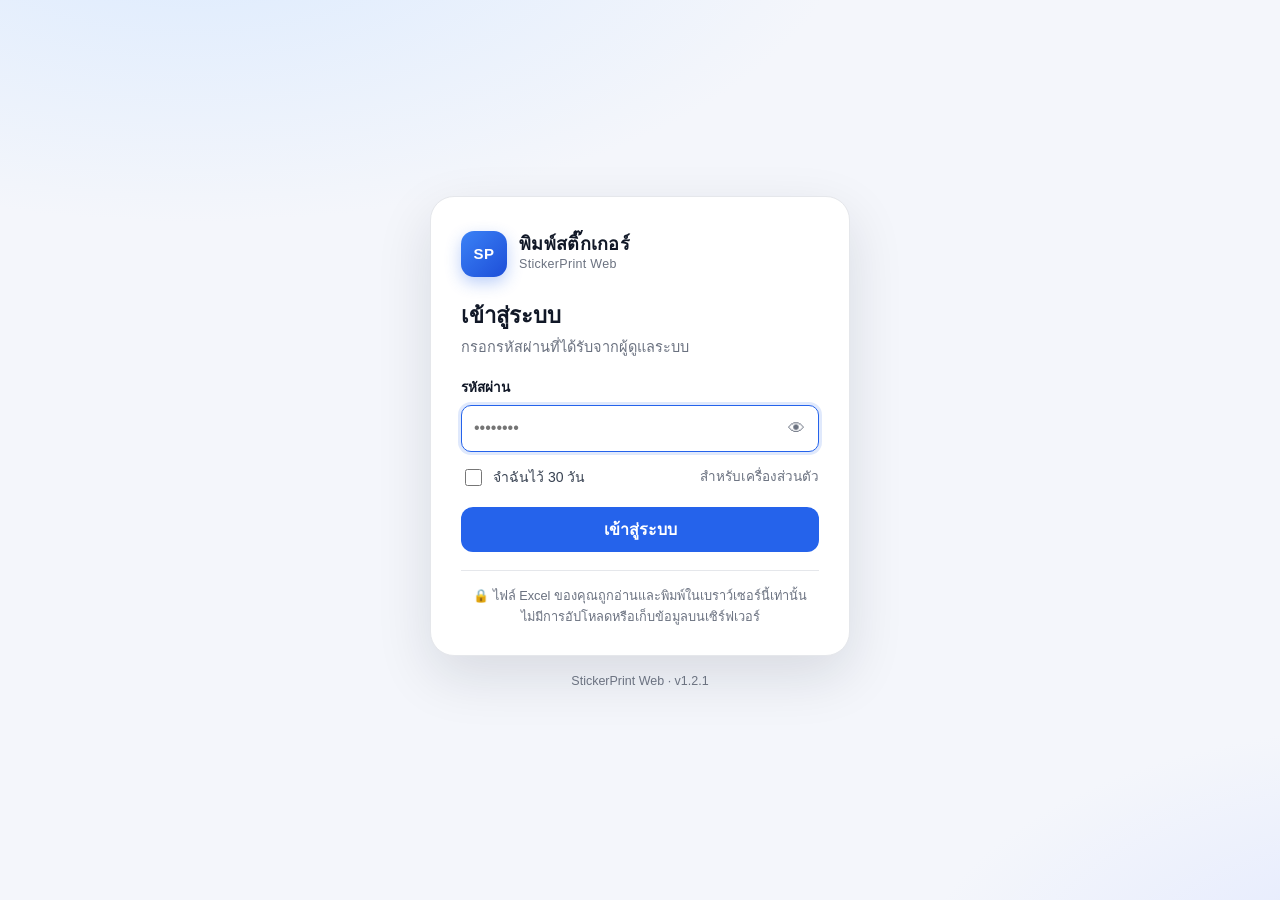
==== web-app/login.html @ 82df8570 "Add web sticker printing app (A4 2x5 film/vision templates) - v1.2.1" ====
<!DOCTYPE html>
<html lang="th">
<head>
<meta charset="UTF-8">
<meta name="viewport" content="width=device-width, initial-scale=1">
<meta name="robots" content="noindex,nofollow">
<meta name="theme-color" content="#2563eb">
<title>เข้าสู่ระบบ — พิมพ์สติ๊กเกอร์</title>
<link rel="icon" href="data:image/svg+xml,%3Csvg xmlns='http://www.w3.org/2000/svg' viewBox='0 0 64 64'%3E%3Crect width='64' height='64' rx='14' fill='%232563eb'/%3E%3Ctext x='32' y='44' font-family='Tahoma,Arial,sans-serif' font-size='26' font-weight='bold' fill='%23fff' text-anchor='middle'%3ESP%3C/text%3E%3C/svg%3E">
<link rel="stylesheet" href="css/app.css">
<script src="js/config.js"></script>
<script src="js/sha256.js"></script>
<script src="js/auth.js"></script>
</head>
<body class="auth-body">

<div class="auth-shell">
  <div class="auth-card" id="authCard">
    <div class="auth-brand">
      <span class="logo">SP</span>
      <span><b>พิมพ์สติ๊กเกอร์</b><span>StickerPrint Web</span></span>
    </div>

    <h1>เข้าสู่ระบบ</h1>
    <p class="sub">กรอกรหัสผ่านที่ได้รับจากผู้ดูแลระบบ</p>

    <form id="loginForm" novalidate>
      <div class="auth-field">
        <label for="password">รหัสผ่าน</label>
        <div class="password-wrap">
          <input id="password" class="inp" type="password" autocomplete="current-password"
                 placeholder="••••••••" required autofocus>
          <button id="btnEye" class="btn-eye" type="button" aria-label="แสดงรหัสผ่าน" title="แสดง/ซ่อนรหัสผ่าน">👁</button>
        </div>
      </div>

      <div id="authError" class="auth-error hidden" role="alert"></div>

      <div class="auth-row">
        <label><input id="remember" type="checkbox"> จำฉันไว้ 30 วัน</label>
        <span class="muted small">สำหรับเครื่องส่วนตัว</span>
      </div>

      <button id="btnLogin" class="btn btn-primary auth-submit" type="submit">เข้าสู่ระบบ</button>
    </form>

    <p class="auth-note">
      🔒 ไฟล์ Excel ของคุณถูกอ่านและพิมพ์ในเบราว์เซอร์นี้เท่านั้น<br>
      ไม่มีการอัปโหลดหรือเก็บข้อมูลบนเซิร์ฟเวอร์
    </p>
  </div>

  <p class="auth-footer">StickerPrint Web · v<span id="appVersion">1.2.1</span></p>
</div>

<script>
(function () {
  "use strict";
  var cfg = window.APP_CONFIG || {};
  document.getElementById("appVersion").textContent = cfg.version || "1.2.1";

  if (window.Auth && window.Auth.isAuthed()) {
    location.replace("app.html");
    return;
  }

  var form = document.getElementById("loginForm");
  var input = document.getElementById("password");
  var error = document.getElementById("authError");
  var card = document.getElementById("authCard");
  var btn = document.getElementById("btnLogin");
  var remember = document.getElementById("remember");

  document.getElementById("btnEye").addEventListener("click", function () {
    var showing = input.type === "text";
    input.type = showing ? "password" : "text";
    this.textContent = showing ? "👁" : "🙈";
    this.setAttribute("aria-label", showing ? "แสดงรหัสผ่าน" : "ซ่อนรหัสผ่าน");
    input.focus();
  });

  form.addEventListener("submit", function (e) {
    e.preventDefault();
    error.classList.add("hidden");

    var password = input.value;
    if (!password) {
      showError("กรุณากรอกรหัสผ่าน");
      return;
    }

    btn.disabled = true;
    btn.textContent = "กำลังตรวจสอบ…";

    var result = window.Auth.login(password, remember.checked);
    if (!result.ok) {
      btn.disabled = false;
      btn.textContent = "เข้าสู่ระบบ";
      showError(result.message || "รหัสผ่านไม่ถูกต้อง");
      input.select();
      return;
    }

    location.replace("app.html");
  });

  function showError(message) {
    error.textContent = message;
    error.classList.remove("hidden");
    card.classList.remove("shake");
    void card.offsetWidth;
    card.classList.add("shake");
  }

  input.focus();
})();
</script>
</body>
</html>
---- web-app/css/app.css ----
/* =========================================================
   StickerPrint Web — สไตล์หลัก
   ========================================================= */
:root{
  --bg:#f4f6fb;
  --card:#ffffff;
  --ink:#111827;
  --body:#374151;
  --muted:#6b7280;
  --accent:#2563eb;
  --accent-d:#1d4ed8;
  --accent-soft:#eff6ff;
  --line:#e5e7eb;
  --ok:#059669;
  --ok-soft:#ecfdf5;
  --warn:#b45309;
  --warn-soft:#fffbeb;
  --danger:#dc2626;
  --danger-soft:#fef2f2;
  --shadow:0 10px 30px rgba(15,23,42,.08);
}
*{box-sizing:border-box}
html,body{margin:0;padding:0}
body{
  background:var(--bg);
  color:var(--body);
  font-family:'Leelawadee UI','Segoe UI',Tahoma,'Noto Sans Thai',sans-serif;
  font-size:16px;
  line-height:1.55;
  min-height:100vh;
  display:flex;
  flex-direction:column;
}
button,input,select,textarea{font:inherit}
button{cursor:pointer}
img{max-width:100%}
.hidden{display:none !important}

/* ---------- buttons ---------- */
.btn{
  display:inline-flex; align-items:center; justify-content:center; gap:8px;
  border:none; border-radius:11px; padding:11px 18px;
  font-weight:700; font-size:15.5px; line-height:1.2;
  transition:background .15s, border-color .15s, color .15s, transform .05s;
  white-space:nowrap;
}
.btn:active{transform:translateY(1px)}
.btn:disabled{opacity:.45; cursor:not-allowed}
.btn-primary{background:var(--accent); color:#fff}
.btn-primary:hover:not(:disabled){background:var(--accent-d)}
.btn-outline{background:#fff; color:var(--ink); border:1px solid #cbd5e1}
.btn-outline:hover:not(:disabled){background:#f8fafc}
.btn-ghost{background:transparent; color:var(--muted)}
.btn-ghost:hover:not(:disabled){background:#f1f5f9; color:var(--ink)}
.btn-sm{padding:8px 12px; font-size:14px; border-radius:9px}
.link-btn{background:none; border:none; color:var(--accent); font-weight:700; padding:0; font-size:14.5px}
.link-btn:hover{text-decoration:underline}

/* ---------- topbar ---------- */
.topbar{
  position:sticky; top:0; z-index:40;
  background:rgba(255,255,255,.96);
  backdrop-filter:blur(10px);
  border-bottom:1px solid var(--line);
  padding:12px 26px;
  display:flex; align-items:center; gap:24px; flex-wrap:wrap;
}
.brand{display:flex; align-items:center; gap:11px; margin-right:auto; color:var(--ink)}
.brand .logo{
  width:38px; height:38px; border-radius:11px;
  background:linear-gradient(135deg,#3b82f6,#1d4ed8);
  color:#fff; font-size:13px; font-weight:800; letter-spacing:.5px;
  display:flex; align-items:center; justify-content:center;
  box-shadow:0 4px 12px rgba(37,99,235,.28);
}
.brand-text{display:flex; flex-direction:column; line-height:1.15}
.brand-text b{font-size:16px}
.brand-text small{color:var(--muted); font-size:11.5px; letter-spacing:.4px}
.stepper{display:flex; align-items:center; gap:8px}
.st{
  display:flex; align-items:center; gap:8px;
  background:none; border:none; padding:6px 4px;
  color:var(--muted); font-weight:700; border-radius:9px;
}
.st:disabled{opacity:.5; cursor:not-allowed}
.st .c{
  width:30px; height:30px; border-radius:50%;
  border:2px solid #cbd5e1; display:flex; align-items:center; justify-content:center;
  font-size:14px; font-weight:800; color:var(--muted); flex:none;
  transition:.15s;
}
.st.is-on{color:var(--ink)}
.st.is-on .c{border-color:var(--accent); background:var(--accent); color:#fff}
.st.is-done .c{border-color:var(--ok); background:var(--ok); color:#fff}
.bar{width:30px; height:2px; background:#cbd5e1; border-radius:2px}
.topbar-actions{display:flex; gap:4px}

/* ---------- layout ---------- */
.app-main{
  width:100%; max-width:1180px;
  margin:0 auto;
  padding:26px 20px 130px;
  flex:1;
}
.page-head{margin:0 0 22px}
.page-head h1{font-size:25px; line-height:1.3; color:var(--ink); margin:0 0 4px}
.page-head p{margin:0; color:var(--muted); font-size:15.5px}
.grid2{display:grid; grid-template-columns:minmax(330px,430px) minmax(0,1fr); gap:20px; align-items:start}
.column{display:flex; flex-direction:column; gap:18px; min-width:0}
.card{
  background:var(--card); border:1px solid var(--line);
  border-radius:16px; padding:20px; min-width:0;
}
.card-title{font-size:16.5px; color:var(--ink); margin:0 0 14px; font-weight:700}
.muted{color:var(--muted); font-weight:400}
.small{font-size:13.5px}
.hint{color:var(--muted); font-size:14px; margin:12px 0 0}
.badge{
  display:inline-flex; align-items:center; gap:5px;
  background:var(--accent-soft); color:var(--accent);
  font-size:12.5px; font-weight:700; padding:4px 10px; border-radius:999px;
  white-space:nowrap;
}

/* ---------- step 1 ---------- */
.dropzone{
  border:2px dashed #93c5fd; border-radius:14px;
  background:var(--accent-soft);
  padding:26px 18px; text-align:center;
  transition:background .15s, border-color .15s;
  outline:none;
}
.dropzone:hover,.dropzone:focus-visible,.dropzone.is-hot{border-color:var(--accent); background:#e0edff}
.drop-icon{font-size:30px; line-height:1; margin-bottom:8px}
.drop-big{font-size:17px; font-weight:800; color:var(--ink); margin-bottom:2px}
.drop-small{font-size:13.5px; color:var(--muted); margin-bottom:14px}
.file-loaded{
  display:flex; align-items:center; gap:13px;
  background:var(--ok-soft); border:1px solid #a7f3d0;
  border-radius:14px; padding:14px 15px;
}
.ok-badge{
  width:38px; height:38px; border-radius:50%; flex:none;
  background:var(--ok); color:#fff; font-weight:800;
  display:flex; align-items:center; justify-content:center;
}
.file-info{flex:1; min-width:0; display:flex; flex-direction:column; line-height:1.35}
.file-info b{color:var(--ink); overflow-wrap:anywhere}
.file-info span{color:var(--muted); font-size:13.5px}
.field-block{margin-top:14px}
.field-block label{display:block; font-size:13.5px; font-weight:700; color:var(--ink); margin-bottom:5px}
.field-row{display:flex; gap:10px; flex-wrap:wrap; align-items:center}
.inp{
  width:100%; border:1px solid #cbd5e1; border-radius:10px;
  padding:10px 12px; background:#fff; color:var(--ink); min-width:0;
  outline:none; transition:border-color .15s, box-shadow .15s;
}
.inp:focus{border-color:var(--accent); box-shadow:0 0 0 3px rgba(37,99,235,.14)}
.field-row .inp.grow{flex:1; min-width:180px}
.field-row select.inp{width:auto; min-width:150px}
.notice{
  border-radius:12px; padding:11px 14px; font-size:14.5px;
  margin-top:14px; line-height:1.5;
}
.notice.warn{background:var(--warn-soft); border:1px solid #fde68a; color:#78350f}
.notice.info{background:var(--accent-soft); border:1px solid #bfdbfe; color:#1e3a8a}
.notice.error{background:var(--danger-soft); border:1px solid #fecaca; color:#991b1b}
.demo-line{margin:12px 0 0; text-align:center}
.count-line{display:flex; justify-content:space-between; align-items:center; gap:12px; margin-top:13px; color:var(--muted); font-size:14px}
.table-card{display:flex; flex-direction:column; min-height:520px}
.table-head{display:flex; align-items:center; justify-content:space-between; gap:12px; margin-bottom:10px}
.table-head .card-title{margin:0}
.table-wrap{flex:1; overflow:auto; max-height:560px; border-radius:10px; border:1px solid #f1f5f9}
table{width:100%; border-collapse:collapse; font-size:14.5px}
thead th{
  position:sticky; top:0; z-index:2;
  background:#f8fafc; color:var(--muted);
  font-size:12.8px; font-weight:700; text-align:left;
  padding:9px 10px; border-bottom:1px solid var(--line); white-space:nowrap;
}
tbody td{padding:8px 10px; border-bottom:1px solid #f1f5f9; color:var(--ink); vertical-align:top}
tbody tr:nth-child(even){background:#fbfcfe}
tbody tr:hover{background:var(--accent-soft)}
.w-no{width:52px}
td.num{color:var(--muted); font-variant-numeric:tabular-nums}
td.id-bad{color:var(--warn); font-weight:700}
td.mono{font-variant-numeric:tabular-nums; white-space:nowrap}
.empty-row td{text-align:center; color:var(--muted); padding:30px 10px}

/* ---------- step 2 ---------- */
.template-list{display:flex; flex-direction:column; gap:10px}
.tpl-card{
  display:flex; gap:12px; align-items:flex-start; text-align:left;
  border:2px solid var(--line); border-radius:13px;
  padding:13px 14px; background:#fff; color:var(--body);
  transition:border-color .15s, background .15s;
}
.tpl-card:hover{border-color:#bfdbfe; background:#fafdff}
.tpl-card.is-sel{border-color:var(--accent); background:var(--accent-soft)}
.tpl-icon{
  width:38px; height:38px; border-radius:10px; flex:none;
  display:flex; align-items:center; justify-content:center;
  background:#e2e8f0; color:var(--ink); font-size:19px;
}
.tpl-card.is-sel .tpl-icon{background:var(--accent); color:#fff}
.tpl-body{flex:1; min-width:0}
.tpl-body b{display:block; color:var(--ink); font-size:15.5px; line-height:1.35}
.tpl-body span{display:block; color:var(--muted); font-size:13.5px; margin-top:1px}
.tpl-badge{
  flex:none; align-self:center; font-size:11.5px; font-weight:700;
  color:var(--ok); background:var(--ok-soft); border-radius:999px; padding:3px 9px;
  white-space:nowrap;
}
.check-grid{display:grid; grid-template-columns:1fr 1fr; gap:9px}
.chk,.chk-inline{
  display:flex; gap:9px; align-items:center;
  border:1px solid var(--line); border-radius:11px;
  padding:10px 11px; cursor:pointer; color:var(--ink); background:#fff;
  font-size:14.5px; user-select:none;
}
.chk input,.chk-inline input{width:18px; height:18px; accent-color:var(--accent); flex:none}
.chk.is-on{border-color:#93c5fd; background:var(--accent-soft)}
.chk:has(input:disabled){opacity:.55; cursor:not-allowed}
.chk-inline{border:none; padding:4px 0; background:transparent}
.check-grid.is-disabled{opacity:.55; pointer-events:none}
.logo-bar{
  display:flex; align-items:center; gap:12px; flex-wrap:wrap;
  margin-top:14px; padding:11px 12px;
  border:1px solid var(--line); border-radius:12px; background:#f8fafc;
}
.logo-thumb{
  width:52px; height:42px; border-radius:8px; background:#fff;
  border:1px solid var(--line); display:flex; align-items:center; justify-content:center;
  padding:4px; flex:none;
}
.logo-thumb img{max-height:100%; object-fit:contain}
.logo-info{flex:1; min-width:150px; display:flex; flex-direction:column; line-height:1.3}
.logo-info b{color:var(--ink); font-size:14.5px}
.logo-info span{color:var(--muted); font-size:13px}
.logo-actions{display:flex; gap:4px; flex-wrap:wrap}
.settings-card summary{
  cursor:pointer; font-weight:800; color:var(--ink); font-size:16px;
  list-style-position:outside;
}
.settings-card[open] summary{margin-bottom:14px}
.settings-grid{
  display:grid; grid-template-columns:1fr 1fr; gap:12px;
}
.settings-grid label{display:flex; flex-direction:column; gap:5px; font-size:13px; font-weight:700; color:var(--ink)}
.settings-grid .chk-inline{flex-direction:row; font-weight:600; font-size:14px}
.preview-card{position:sticky; top:92px}
.preview-stage{
  background:#e8edf5; border-radius:14px; padding:18px;
  display:flex; align-items:center; justify-content:center;
  min-height:360px; overflow:hidden;
}
.preview-stage .page-canvas{
  max-width:100%; height:auto; display:block;
  background:#fff; box-shadow:0 8px 26px rgba(15,23,42,.16);
}
.preview-empty{color:#64748b; font-size:14.5px; text-align:center; padding:40px 10px}
.preview-loading{color:#64748b; font-size:14.5px}
.pager{display:flex; align-items:center; justify-content:center; gap:12px; margin-top:12px; color:var(--muted); font-size:14px}
.pager span{min-width:110px; text-align:center}

/* ---------- step 3 ---------- */
.summary-grid{display:grid; grid-template-columns:repeat(3,1fr); gap:12px; margin-bottom:18px}
.sum-tile{background:var(--accent-soft); border-radius:14px; padding:16px; text-align:center}
.sum-tile b{display:block; font-size:30px; line-height:1.15; color:var(--accent); font-variant-numeric:tabular-nums}
.sum-tile b.sum-mode{font-size:17px; padding-top:7px; line-height:1.3}
.sum-tile span{color:var(--body); font-size:13.5px}
.print-actions{display:grid; grid-template-columns:1fr 1fr; gap:12px}
.action-card{
  display:flex; align-items:center; gap:15px; text-align:left;
  background:#fff; border:2px solid var(--line); border-radius:15px;
  padding:18px; color:var(--ink);
  transition:border-color .15s, box-shadow .15s, background .15s;
}
.action-card:hover:not(:disabled){border-color:#93c5fd; box-shadow:0 6px 18px rgba(37,99,235,.09)}
.action-card.primary{background:var(--accent); border-color:var(--accent); color:#fff}
.action-card.primary:hover:not(:disabled){background:var(--accent-d); border-color:var(--accent-d)}
.action-card:disabled{opacity:.45; cursor:not-allowed}
.action-card .ico{font-size:27px; line-height:1; flex:none}
.action-text{display:flex; flex-direction:column; line-height:1.35; min-width:0}
.action-text b{font-size:16.5px}
.action-text small{opacity:.75; font-size:13px}
.checklist{margin-top:18px; padding:16px 20px}
.check-row{display:flex; align-items:center; gap:10px; padding:4px 0; color:var(--ink); font-size:14.5px}
.dot{
  width:22px; height:22px; border-radius:50%; flex:none;
  border:2px solid #cbd5e1; display:inline-flex; align-items:center; justify-content:center;
  font-size:12px; font-weight:800; color:#fff;
}
.dot.ok{background:var(--ok); border-color:var(--ok)}
.nudge{
  display:grid; grid-template-columns:auto auto auto; gap:8px;
  align-items:center; justify-content:start; margin-top:12px;
}
.nudge-btn{
  width:46px; height:46px; border-radius:10px;
  border:1px solid #cbd5e1; background:#fff; color:var(--ink); font-size:17px;
}
.nudge-btn:hover{background:var(--accent-soft); border-color:#93c5fd}
.nudge-mid{text-align:center; font-size:13.5px; color:var(--muted); min-width:170px}
.nudge + .field-row{margin-top:10px}

/* ---------- footer ---------- */
.app-footer{
  position:fixed; left:0; right:0; bottom:0; z-index:30;
  background:rgba(255,255,255,.97); backdrop-filter:blur(10px);
  border-top:1px solid var(--line);
  padding:13px 26px;
  display:flex; align-items:center; justify-content:space-between; gap:16px;
}
.foot-note{color:var(--muted); font-size:13.5px; min-width:0; overflow:hidden; text-overflow:ellipsis; white-space:nowrap}
.foot-nav{display:flex; gap:9px; flex:none}

/* ---------- busy / toast / dialog ---------- */
.busy{
  position:fixed; inset:0; z-index:1000;
  background:rgba(15,23,42,.35); backdrop-filter:blur(3px);
  display:flex; align-items:center; justify-content:center; padding:20px;
}
.busy-card{
  background:#fff; border-radius:18px; padding:26px 30px; min-width:280px; max-width:420px;
  box-shadow:var(--shadow); display:flex; flex-direction:column; align-items:center;
  text-align:center; gap:7px;
}
.busy-card b{color:var(--ink); font-size:16px}
.busy-card span{color:var(--muted); font-size:14px; font-variant-numeric:tabular-nums}
.spinner{
  width:34px; height:34px; border-radius:50%;
  border:3px solid #dbeafe; border-top-color:var(--accent);
  animation:spin .8s linear infinite; margin-bottom:5px;
}
@keyframes spin{to{transform:rotate(360deg)}}
.toast{
  position:fixed; left:50%; bottom:88px; transform:translate(-50%,14px);
  z-index:1100; max-width:min(560px,92vw);
  background:#111827; color:#fff; border-radius:12px;
  padding:11px 18px; font-size:14.5px;
  opacity:0; pointer-events:none; transition:opacity .2s, transform .2s;
  box-shadow:0 10px 30px rgba(15,23,42,.28);
}
.toast.show{opacity:1; transform:translate(-50%,0)}
.toast.error{background:#b91c1c}
.toast.ok{background:#047857}
.help-dialog{
  border:none; border-radius:18px; padding:0; width:min(620px,92vw);
  box-shadow:0 24px 60px rgba(15,23,42,.3); color:var(--body);
}
.help-dialog::backdrop{background:rgba(15,23,42,.4); backdrop-filter:blur(2px)}
.help-head{display:flex; align-items:center; justify-content:space-between; padding:16px 20px; border-bottom:1px solid var(--line)}
.help-head h2{margin:0; font-size:18px; color:var(--ink)}
.help-body{padding:18px 22px 22px}
.help-body ol{margin:0 0 12px; padding-left:22px}
.help-body li{margin-bottom:9px}
.help-body .hint{margin-top:8px}

/* ---------- login ---------- */
.auth-body{
  min-height:100vh; display:flex; align-items:center; justify-content:center;
  padding:24px; background:
    radial-gradient(1100px 520px at 15% -10%, #dbeafe 0%, transparent 60%),
    radial-gradient(900px 480px at 110% 110%, #e0e7ff 0%, transparent 55%),
    var(--bg);
}
.auth-card{
  width:100%; max-width:420px; background:#fff;
  border:1px solid var(--line); border-radius:24px;
  padding:34px 30px 28px; box-shadow:0 20px 55px rgba(15,23,42,.12);
}
.auth-brand{display:flex; align-items:center; gap:12px; margin-bottom:22px}
.auth-brand .logo{
  width:46px; height:46px; border-radius:13px;
  background:linear-gradient(135deg,#3b82f6,#1d4ed8);
  color:#fff; font-weight:800; font-size:15px; letter-spacing:.5px;
  display:flex; align-items:center; justify-content:center;
  box-shadow:0 6px 16px rgba(37,99,235,.3);
}
.auth-brand b{display:block; color:var(--ink); font-size:18px; line-height:1.25}
.auth-brand span{display:block; color:var(--muted); font-size:12.5px; letter-spacing:.3px}
.auth-card h1{margin:0 0 3px; font-size:22px; color:var(--ink)}
.auth-card .sub{margin:0 0 20px; color:var(--muted); font-size:14.5px}
.auth-field{margin-bottom:14px}
.auth-field label{display:block; font-size:13.5px; font-weight:700; color:var(--ink); margin-bottom:6px}
.password-wrap{position:relative}
.password-wrap .inp{padding-right:46px}
.btn-eye{
  position:absolute; top:50%; right:5px; transform:translateY(-50%);
  background:none; border:none; font-size:17px; padding:6px 9px; border-radius:8px; color:var(--muted);
}
.btn-eye:hover{background:#f1f5f9}
.auth-row{display:flex; align-items:center; justify-content:space-between; gap:10px; margin:4px 0 18px}
.auth-row label{display:flex; align-items:center; gap:8px; color:var(--body); font-size:14px; cursor:pointer}
.auth-row input{width:17px; height:17px; accent-color:var(--accent)}
.auth-error{
  background:var(--danger-soft); border:1px solid #fecaca; color:#991b1b;
  border-radius:10px; padding:9px 12px; font-size:14px; margin-bottom:13px;
}
.auth-submit{width:100%; padding:13px; font-size:16px; border-radius:12px}
.auth-note{margin:18px 0 0; padding-top:15px; border-top:1px solid var(--line); color:var(--muted); font-size:12.8px; text-align:center; line-height:1.6}
.auth-note b{color:var(--body)}
.auth-footer{text-align:center; margin-top:16px; color:var(--muted); font-size:12.5px}
.auth-shell{width:100%; max-width:420px}
.auth-shell .auth-card{max-width:none}
.shake{animation:shake .28s ease}
@keyframes shake{
  0%,100%{transform:translateX(0)}
  25%{transform:translateX(-6px)}
  75%{transform:translateX(6px)}
}

/* ---------- print ---------- */
#printRoot{display:none}
.print-page{background:#fff; overflow:hidden; page-break-after:always; break-after:page}
.print-page:last-child{page-break-after:auto; break-after:auto}
.print-page img{width:100%; height:100%; display:block}
@media print{
  html,body{margin:0 !important; padding:0 !important; background:#fff !important}
  body{display:block !important}
  body > *:not(#printRoot){display:none !important}
  #printRoot{display:block !important}
  .print-page{box-shadow:none !important}
}

/* ---------- responsive ---------- */
@media (max-width:980px){
  .grid2{grid-template-columns:1fr}
  .preview-card{position:static}
  .table-card{min-height:380px}
  .preview-stage{min-height:300px}
}
@media (max-width:760px){
  .topbar{padding:11px 14px; gap:12px}
  .brand-text small{display:none}
  .stepper{order:3; width:100%; justify-content:center; gap:4px}
  .st{padding:4px 2px}
  .st .lbl{font-size:12px}
  .bar{width:14px}
  .topbar-actions{order:2}
  .app-main{padding:18px 14px 140px}
  .page-head h1{font-size:21px}
  .card{padding:16px; border-radius:14px}
  .summary-grid{grid-template-columns:1fr 1fr 1fr; gap:8px}
  .sum-tile{padding:12px 8px}
  .sum-tile b{font-size:24px}
  .sum-tile b.sum-mode{font-size:13px; padding-top:5px}
  .print-actions{grid-template-columns:1fr}
  .settings-grid{grid-template-columns:1fr}
  .check-grid{grid-template-columns:1fr}
  .app-footer{padding:11px 14px}
  .foot-note{display:none}
  .foot-nav{width:100%}
  .foot-nav .btn{flex:1}
  .nudge-mid{min-width:130px}
}
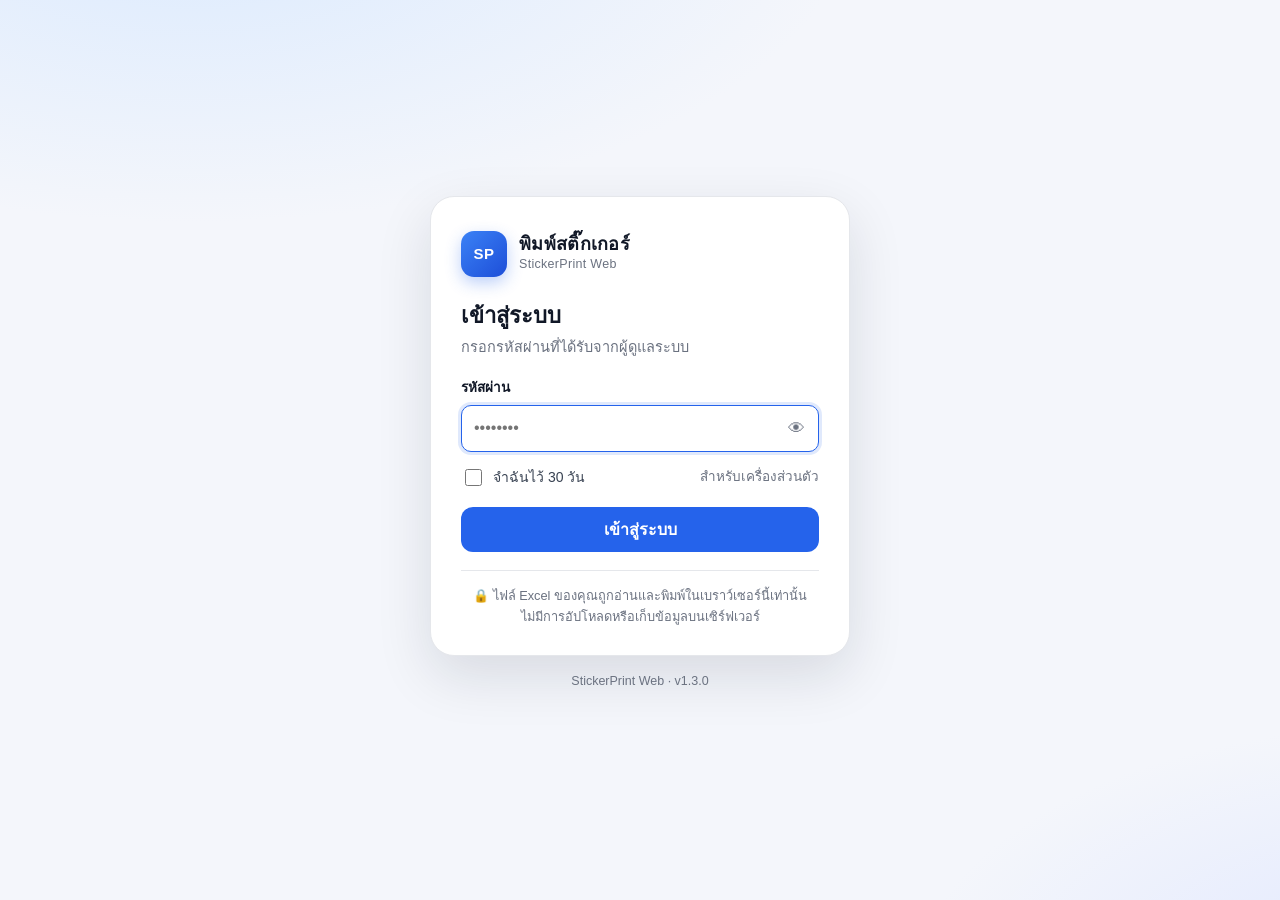
==== commit e2896db1: "Single film A4 2x5 template per sample photo; restore chue/tambon labels; title element fits long pr" ====
--- a/web-app/login.html
+++ b/web-app/login.html
@@ -50,14 +50,14 @@
     </p>
   </div>
 
-  <p class="auth-footer">StickerPrint Web · v<span id="appVersion">1.2.1</span></p>
+  <p class="auth-footer">StickerPrint Web · v<span id="appVersion">1.3.0</span></p>
 </div>
 
 <script>
 (function () {
   "use strict";
   var cfg = window.APP_CONFIG || {};
-  document.getElementById("appVersion").textContent = cfg.version || "1.2.1";
+  document.getElementById("appVersion").textContent = cfg.version || "1.3.0";
 
   if (window.Auth && window.Auth.isAuthed()) {
     location.replace("app.html");
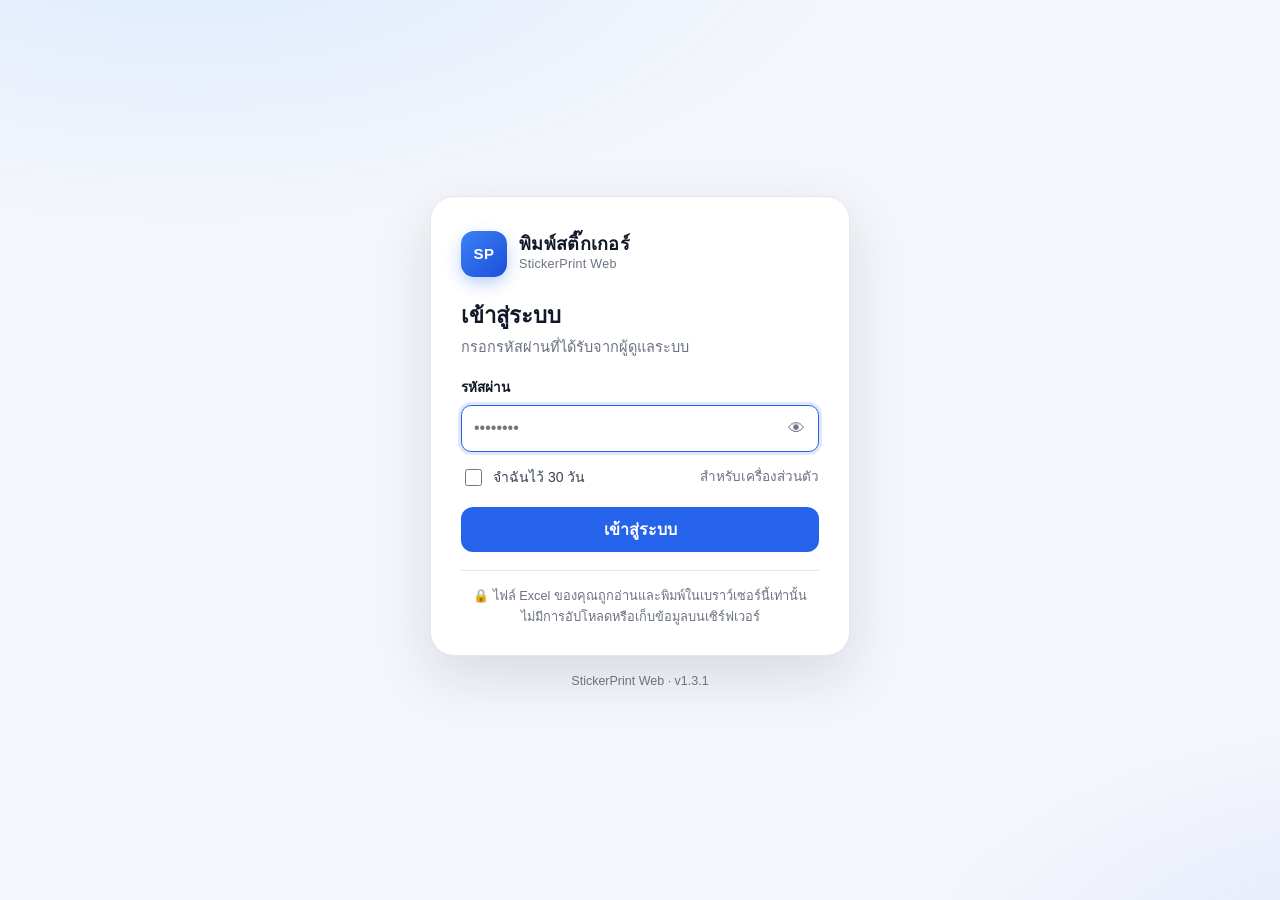
==== commit 4199daeb: "Rename template card to 'Sticker A4 2x5' - v1.3.1" ====
--- a/web-app/login.html
+++ b/web-app/login.html
@@ -50,14 +50,14 @@
     </p>
   </div>
 
-  <p class="auth-footer">StickerPrint Web · v<span id="appVersion">1.3.0</span></p>
+  <p class="auth-footer">StickerPrint Web · v<span id="appVersion">1.3.1</span></p>
 </div>
 
 <script>
 (function () {
   "use strict";
   var cfg = window.APP_CONFIG || {};
-  document.getElementById("appVersion").textContent = cfg.version || "1.3.0";
+  document.getElementById("appVersion").textContent = cfg.version || "1.3.1";
 
   if (window.Auth && window.Auth.isAuthed()) {
     location.replace("app.html");
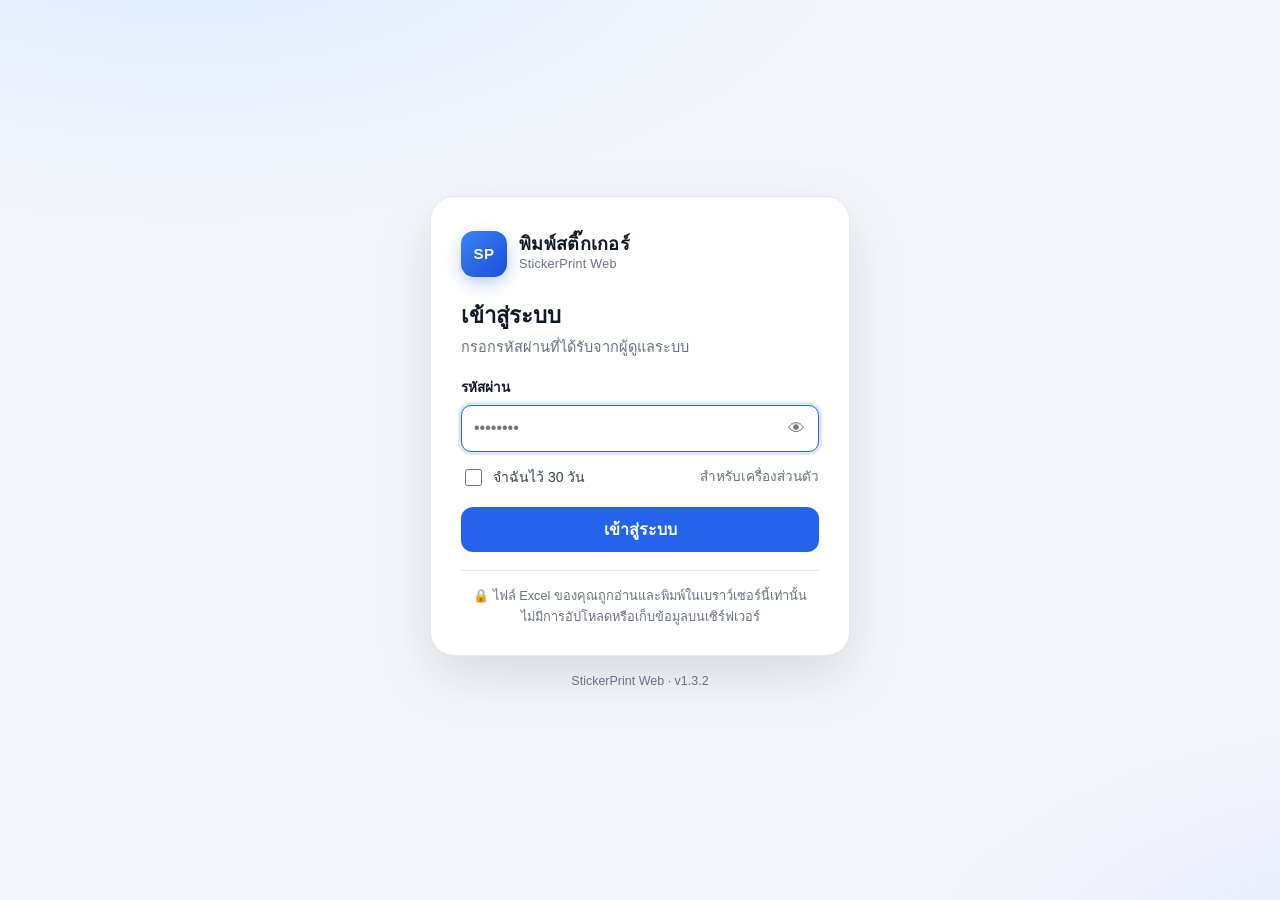
==== commit f2888c85: "Match new roster headers with parenthesized notes/values; strip ID-cell suffix like (ปปส.) - v1.3.2" ====
--- a/web-app/login.html
+++ b/web-app/login.html
@@ -50,14 +50,14 @@
     </p>
   </div>
 
-  <p class="auth-footer">StickerPrint Web · v<span id="appVersion">1.3.1</span></p>
+  <p class="auth-footer">StickerPrint Web · v<span id="appVersion">1.3.2</span></p>
 </div>
 
 <script>
 (function () {
   "use strict";
   var cfg = window.APP_CONFIG || {};
-  document.getElementById("appVersion").textContent = cfg.version || "1.3.1";
+  document.getElementById("appVersion").textContent = cfg.version || "1.3.2";
 
   if (window.Auth && window.Auth.isAuthed()) {
     location.replace("app.html");
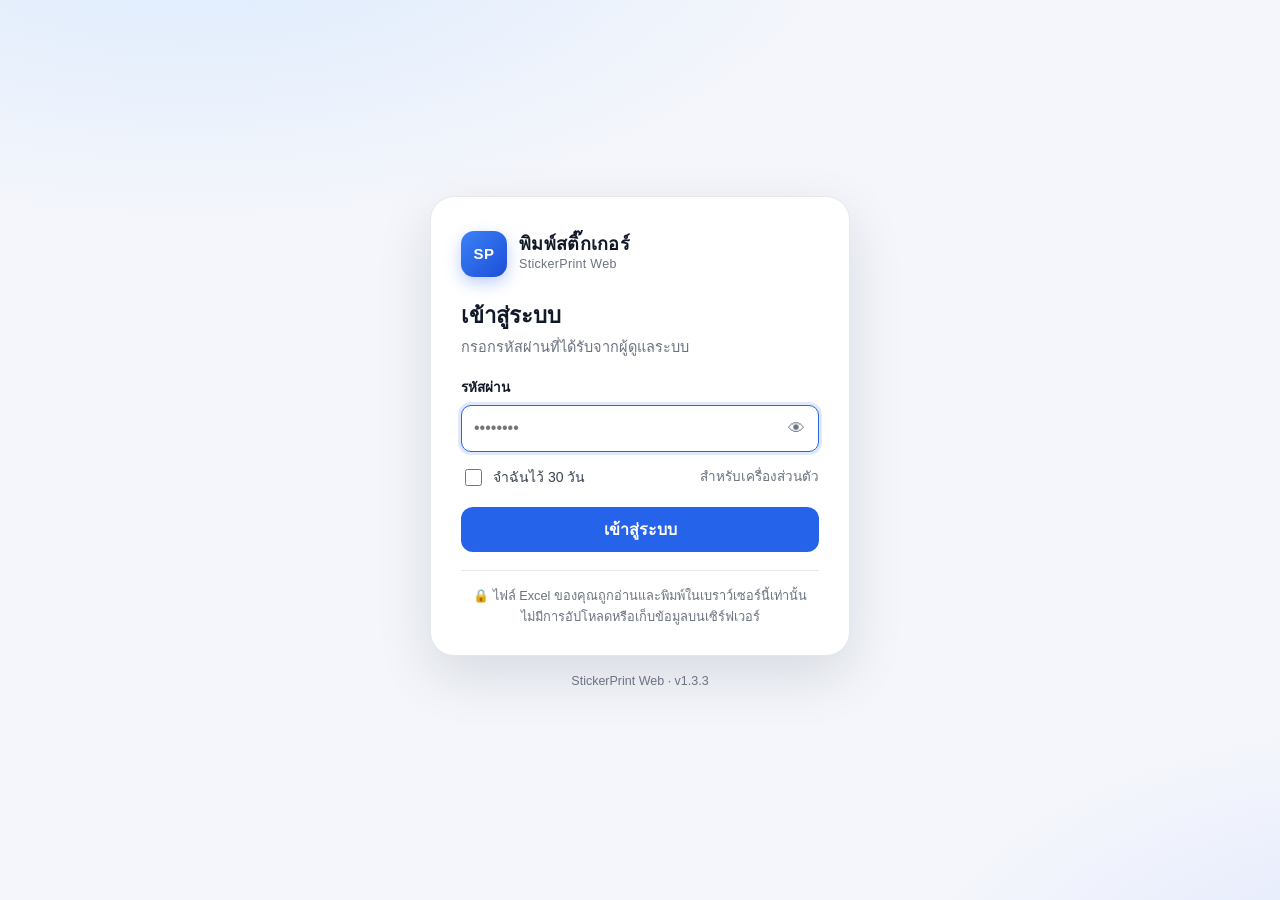
==== commit 43bb7315: "Print new-file vision values on sticker: readbook/PD and VA R/L rows replace empty short/long lens f" ====
--- a/web-app/login.html
+++ b/web-app/login.html
@@ -50,14 +50,14 @@
     </p>
   </div>
 
-  <p class="auth-footer">StickerPrint Web · v<span id="appVersion">1.3.2</span></p>
+  <p class="auth-footer">StickerPrint Web · v<span id="appVersion">1.3.3</span></p>
 </div>
 
 <script>
 (function () {
   "use strict";
   var cfg = window.APP_CONFIG || {};
-  document.getElementById("appVersion").textContent = cfg.version || "1.3.2";
+  document.getElementById("appVersion").textContent = cfg.version || "1.3.3";
 
   if (window.Auth && window.Auth.isAuthed()) {
     location.replace("app.html");
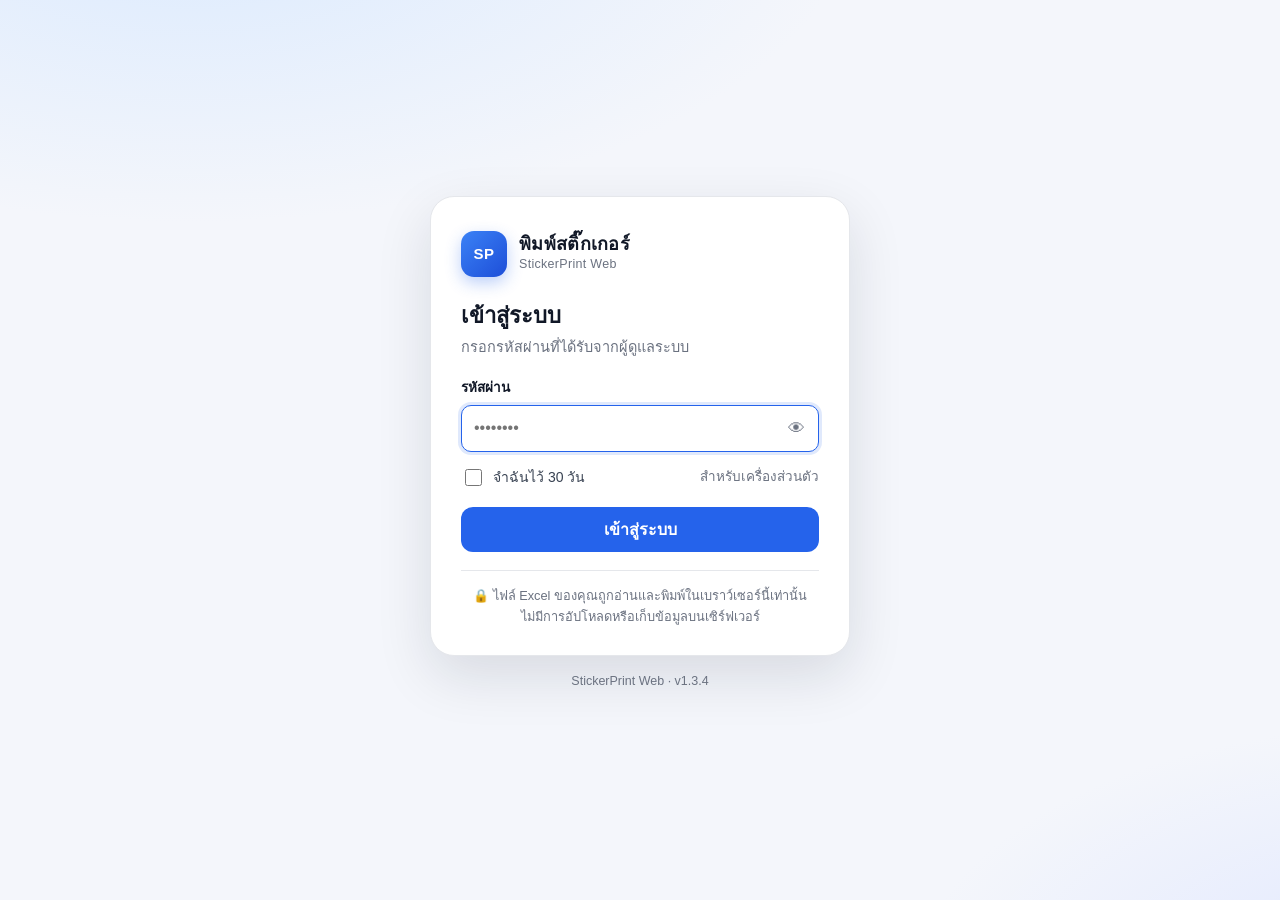
==== commit 33d14d56: "Add short/long lens values back on sticker (one row), compact vision rows to fit - v1.3.4" ====
--- a/web-app/login.html
+++ b/web-app/login.html
@@ -50,14 +50,14 @@
     </p>
   </div>
 
-  <p class="auth-footer">StickerPrint Web · v<span id="appVersion">1.3.3</span></p>
+  <p class="auth-footer">StickerPrint Web · v<span id="appVersion">1.3.4</span></p>
 </div>
 
 <script>
 (function () {
   "use strict";
   var cfg = window.APP_CONFIG || {};
-  document.getElementById("appVersion").textContent = cfg.version || "1.3.3";
+  document.getElementById("appVersion").textContent = cfg.version || "1.3.4";
 
   if (window.Auth && window.Auth.isAuthed()) {
     location.replace("app.html");
